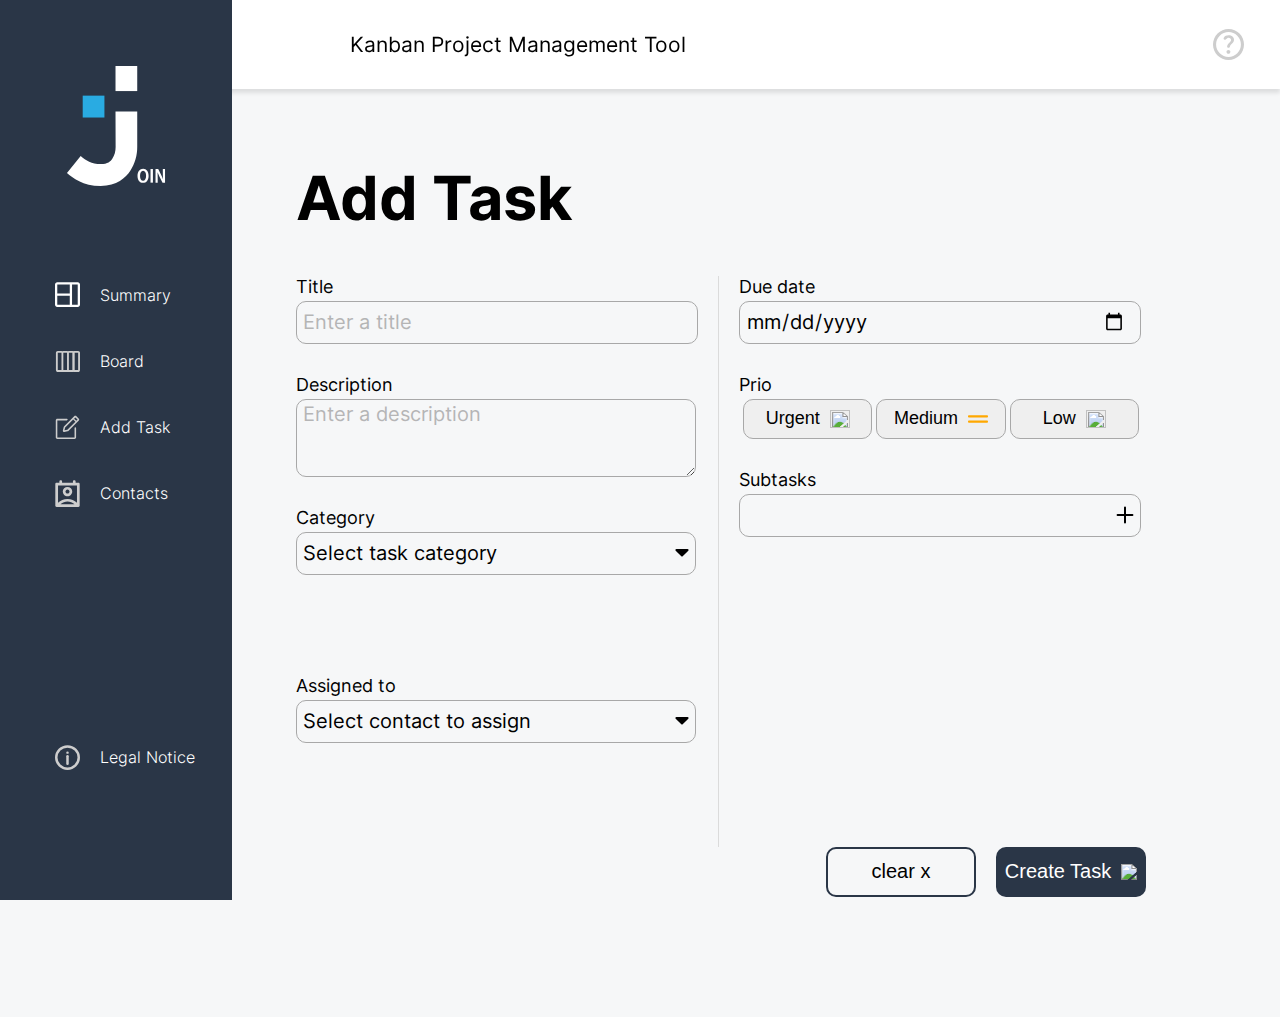
==== add-task.html @ decbb7d3 "added funtions to add_task section" ====
<!DOCTYPE html>
<html lang="en">

    <head>
        <meta charset="UTF-8">
        <meta http-equiv="X-UA-Compatible" content="IE=edge">
        <meta name="viewport" content="width=device-width, initial-scale=1.0">
        <title>Document</title>
        <!-- CSS -->
        <link rel="stylesheet" href="src/css/fonts.css">
        <link rel="stylesheet" href="src/css/header.css">
        <link rel="stylesheet" href="src/css/sidebar.css">
        <link rel="stylesheet" href="src/css/board.css">
        <link rel="stylesheet" href="src/css/add-task.css">
        <link rel="stylesheet" href="src/css/mobile-menu.css">
        <link rel="stylesheet" href="src/css/main.css">
        <!-- Scripts -->
        <script defer src="src/scripts/includeHTML.js"></script>
        <script defer src="src/scripts/storage.js"></script>
        <script defer src="src/scripts/dataBase.js"></script>
        <script defer src="src/scripts/add-task.js"></script>
    </head>

    <body onload="includeHTML()">
        <div w3-include-html="src/templates/header.html"></div>
        <div w3-include-html="src/templates/sidebar.html"></div>



        <div class="container">
            <h1 class="task-headline">Add Task</h1>
            <div class="task-container">
                <div class="task-left">
                    <!-- tittle input -->
                    <div class="input-container">
                        <label>Title</label>
                        <div class="input-field">
                            <input id="title" type="text" placeholder="Enter a title">
                        </div>
                        <p class="required" id="required0"></p>
                    </div>
                    <!-- description input -->
                    <div class="input-container">
                        <label>Description</label>
                        <textarea class="textarea-field" id="description" rows="3"
                            placeholder="Enter a description"></textarea>
                        <p class=" required" id="required1"></p>
                    </div>
                    <!-- category input -->
                    <div class="input-container">
                        <label for="select-task-category">Category</label>
                        <div class="toggle-menu">
                            <div class="select-task-category" id="select-task-category">
                                <div id="selected-category">Select task category</div>
                                <img src="/src/img/img_add_task/triangle.svg">

                            </div>

                            <ul class="category-list">

                                <!-- categores to be loaded from server -->
                            </ul>

                            <div class="new-category">
                                <input type="text" autofocus placeholder="new category" class="new-catgory__input">
                                <div class="new-category__actions">
                                    <button class="new-category__button new-category__button--close"></button>
                                    <hr class="vertical" />
                                    <button class="new-category__button new-category__button--check"></button>
                                </div>
                            </div>
                        </div>


                        <div id="color-container" class="color-container">
                            <div class="color__input">
                                <input type="radio" id="color--sky-blue" name="category-color" value="sky-blue" />
                                <label class="color color--sky-blue" for="color--sky-blue"></label>
                            </div>
                            <div class="color__input">
                                <input type="radio" id="color--red" name="category-color" value="red">
                                <label for="color--red" class="color color--red"></label>
                            </div>
                            <div class="color__input">
                                <input type="radio" id="color--green" name="category-color" value="green">
                                <label for="color--green" class="color color--green"></label>
                            </div>
                            <div class="color__input">
                                <input type="radio" id="color--orange" name="category-color" value="orange">
                                <label for="color--orange" class="color color--orange"></label>
                            </div>
                            <div class="color__input">
                                <input type="radio" id="color--purple" name="category-color" value="purple">
                                <label for="color--purple" class="color color--purple"></label>
                            </div>
                            <div class="color__input">
                                <input type="radio" id="color--blue" name="category-color" value="blue">
                                <label for="color--blue" class="color color--blue"></label>
                            </div>
                        </div>
                        <p class="required" id="required2"></p>
                    </div>
                    <!-- contact input -->
                    <div class="input-container">
                        <label>Assigned to</label>
                        <div class="toggle-menu" id="assigned-to-dropdown">
                            <div class="assigned-to">
                                <span>Select contact to assign</span>
                                <img src="/src/img/img_add_task/triangle.svg">

                            </div>

                            <ul class="assigned-to__list">
                                <li class="assigned-to__list-action">
                                    <div class="assigned-to__in-list">
                                        <span>Select contact to assign</span>
                                        <img src="/src/img/img_add_task/triangle.svg">

                                    </div>
                                </li>

                            </ul>



                        </div>
                        <div class="color-container-contact" id="inicial-circles"></div>
                        <p class="required" id="required3"></p>
                    </div>
                </div>
                <div class="task-right">
                    <!-- Date input -->
                    <div class="input-container">
                        <label>Due date</label>
                        <div class="input-field due-date">
                            <input id="due-date" type="date" placeholder="dd/mm/yyyy">
                        </div>
                        <p class="required" id="required4"></p>
                    </div>
                    <!-- Prio Buttons input -->
                    <div class="input-container">
                        <label>Prio</label>
                        <div class="prio-btn">
                            <button id="urgent-btn" onclick="addPrio(0)"><span>Urgent</span><img class="prio-img"
                                    id="urgent-image" src="/src/img/img_add_task/red-arrows-up.png"></button>
                            <button id="medium-btn" onclick="addPrio(1)"><span>Medium</span><img class="prio-img"
                                    id="medium-image" src="/src/img/img_add_task/orange-lines3.svg"></button>
                            <button id="low-btn" onclick="addPrio(2)"><span>Low</span><img class="prio-img"
                                    id="low-image" src="/src/img/img_add_task/green-arrows-down.png"></button>
                        </div>
                        <p class="required" id="required5"></p>
                    </div>
                    <!-- subtask input -->
                    <div class="input-container">
                        <label for="subtask">Subtasks</label>
                        <div class="input-field" id="subtask">
                            <input id="subtask-input" autofocus class="subtask__input" type="text"
                                placeholder="Add new subtask">
                            <img id="subtask-plus" class="subtask__plus" onclick="openSubtaskEditor()" src="
                                /src/img/img_add_task/plus_dark.svg">

                            <div class="subtask__actions">
                                <img id="subtask-close" class="subtask__close" onclick="closeSubtaskEditor()" src="
                                    /src/img/img_add_task/close.svg">

                                <img id="subtask-check" onclick="addSubtask()" src=" /src/img/img_add_task/check.svg"
                                    class="subtask__check">
                            </div>
                        </div>

                        <ul class="subtasks-list">

                        </ul>
                    </div>
                </div>
            </div>
            <!-- Clear and Create Buttons -->
            <div class="add-task-buttons">
                <button onclick="resetForm()" class="transparent-btn clear-btn"><span>clear
                        x</span></button>
                <button onclick="createTask()" type="submit" class="dark-btn create-btn">
                    <span>Create Task</span>
                    <img src="/src/img/img_add_task/hook.png">
                </button>
            </div>
        </div>


    </body>

</html>
---- src/css/fonts.css ----
/* inter-100 - latin */
@font-face {
    font-display: swap;
    /* Check https://developer.mozilla.org/en-US/docs/Web/CSS/@font-face/font-display for other options. */
    font-family: 'Inter';
    font-style: normal;
    font-weight: 100;
    src: url('../fonts/inter-v12-latin-100.eot');
    /* IE9 Compat Modes */
    src: url('../fonts/inter-v12-latin-100.eot?#iefix') format('embedded-opentype'),
         /* IE6-IE8 */
         url('../fonts/inter-v12-latin-100.woff2') format('woff2'),
         /* Super Modern Browsers */
         url('../fonts/inter-v12-latin-100.woff') format('woff'),
         /* Modern Browsers */
         url('../fonts/inter-v12-latin-100.ttf') format('truetype'),
         /* Safari, Android, iOS */
         url('../fonts/inter-v12-latin-100.svg#Inter') format('svg');
    /* Legacy iOS */
}

/* inter-200 - latin */
@font-face {
    font-display: swap;
    /* Check https://developer.mozilla.org/en-US/docs/Web/CSS/@font-face/font-display for other options. */
    font-family: 'Inter';
    font-style: normal;
    font-weight: 200;
    src: url('../fonts/inter-v12-latin-200.eot');
    /* IE9 Compat Modes */
    src: url('../fonts/inter-v12-latin-200.eot?#iefix') format('embedded-opentype'),
         /* IE6-IE8 */
         url('../fonts/inter-v12-latin-200.woff2') format('woff2'),
         /* Super Modern Browsers */
         url('../fonts/inter-v12-latin-200.woff') format('woff'),
         /* Modern Browsers */
         url('../fonts/inter-v12-latin-200.ttf') format('truetype'),
         /* Safari, Android, iOS */
         url('../fonts/inter-v12-latin-200.svg#Inter') format('svg');
    /* Legacy iOS */
}

/* inter-300 - latin */
@font-face {
    font-display: swap;
    /* Check https://developer.mozilla.org/en-US/docs/Web/CSS/@font-face/font-display for other options. */
    font-family: 'Inter';
    font-style: normal;
    font-weight: 300;
    src: url('../fonts/inter-v12-latin-300.eot');
    /* IE9 Compat Modes */
    src: url('../fonts/inter-v12-latin-300.eot?#iefix') format('embedded-opentype'),
         /* IE6-IE8 */
         url('../fonts/inter-v12-latin-300.woff2') format('woff2'),
         /* Super Modern Browsers */
         url('../fonts/inter-v12-latin-300.woff') format('woff'),
         /* Modern Browsers */
         url('../fonts/inter-v12-latin-300.ttf') format('truetype'),
         /* Safari, Android, iOS */
         url('../fonts/inter-v12-latin-300.svg#Inter') format('svg');
    /* Legacy iOS */
}

/* inter-regular - latin */
@font-face {
    font-display: swap;
    /* Check https://developer.mozilla.org/en-US/docs/Web/CSS/@font-face/font-display for other options. */
    font-family: 'Inter';
    font-style: normal;
    font-weight: 400;
    src: url('../fonts/inter-v12-latin-regular.eot');
    /* IE9 Compat Modes */
    src: url('../fonts/inter-v12-latin-regular.eot?#iefix') format('embedded-opentype'),
         /* IE6-IE8 */
         url('../fonts/inter-v12-latin-regular.woff2') format('woff2'),
         /* Super Modern Browsers */
         url('../fonts/inter-v12-latin-regular.woff') format('woff'),
         /* Modern Browsers */
         url('../fonts/inter-v12-latin-regular.ttf') format('truetype'),
         /* Safari, Android, iOS */
         url('../fonts/inter-v12-latin-regular.svg#Inter') format('svg');
    /* Legacy iOS */
}

/* inter-500 - latin */
@font-face {
    font-display: swap;
    /* Check https://developer.mozilla.org/en-US/docs/Web/CSS/@font-face/font-display for other options. */
    font-family: 'Inter';
    font-style: normal;
    font-weight: 500;
    src: url('../fonts/inter-v12-latin-500.eot');
    /* IE9 Compat Modes */
    src: url('../fonts/inter-v12-latin-500.eot?#iefix') format('embedded-opentype'),
         /* IE6-IE8 */
         url('../fonts/inter-v12-latin-500.woff2') format('woff2'),
         /* Super Modern Browsers */
         url('../fonts/inter-v12-latin-500.woff') format('woff'),
         /* Modern Browsers */
         url('../fonts/inter-v12-latin-500.ttf') format('truetype'),
         /* Safari, Android, iOS */
         url('../fonts/inter-v12-latin-500.svg#Inter') format('svg');
    /* Legacy iOS */
}

/* inter-600 - latin */
@font-face {
    font-display: swap;
    /* Check https://developer.mozilla.org/en-US/docs/Web/CSS/@font-face/font-display for other options. */
    font-family: 'Inter';
    font-style: normal;
    font-weight: 600;
    src: url('../fonts/inter-v12-latin-600.eot');
    /* IE9 Compat Modes */
    src: url('../fonts/inter-v12-latin-600.eot?#iefix') format('embedded-opentype'),
         /* IE6-IE8 */
         url('../fonts/inter-v12-latin-600.woff2') format('woff2'),
         /* Super Modern Browsers */
         url('../fonts/inter-v12-latin-600.woff') format('woff'),
         /* Modern Browsers */
         url('../fonts/inter-v12-latin-600.ttf') format('truetype'),
         /* Safari, Android, iOS */
         url('../fonts/inter-v12-latin-600.svg#Inter') format('svg');
    /* Legacy iOS */
}

/* inter-700 - latin */
@font-face {
    font-display: swap;
    /* Check https://developer.mozilla.org/en-US/docs/Web/CSS/@font-face/font-display for other options. */
    font-family: 'Inter';
    font-style: normal;
    font-weight: 700;
    src: url('../fonts/inter-v12-latin-700.eot');
    /* IE9 Compat Modes */
    src: url('../fonts/inter-v12-latin-700.eot?#iefix') format('embedded-opentype'),
         /* IE6-IE8 */
         url('../fonts/inter-v12-latin-700.woff2') format('woff2'),
         /* Super Modern Browsers */
         url('../fonts/inter-v12-latin-700.woff') format('woff'),
         /* Modern Browsers */
         url('../fonts/inter-v12-latin-700.ttf') format('truetype'),
         /* Safari, Android, iOS */
         url('../fonts/inter-v12-latin-700.svg#Inter') format('svg');
    /* Legacy iOS */
}
---- src/css/header.css ----
body {
    font-family: 'Inter';
    font-style: normal;
}

.header {
    position: fixed;
    display: flex;
    align-items: center;
    justify-content: space-between;
    top: 0px;
    width: 100%;
    height: 89px;
    background: rgb(255, 255, 255);
    box-shadow: 0px 4px 4px rgba(0, 0, 0, 0.1);
    font-size: 21px;
    z-index: 2;
}

.headline {
    padding-left: 350px;
}

.profile-section {
    display: flex;
    align-items: center;
    gap: 12px;
    height: 100%;
    padding-right: 36px;
}

.profile-section img {
    width: 31px;
    height: 31px;
    padding-left: 16px;
}

.question-mark {
    cursor: pointer;
}

.headline-logo {
    height: 39px;
    padding-left: 25px;
    display: none;
}

@media(max-width: 850px) {
    .headline {
        top: 105px;
        padding-left: 250px;
        font-size: 16px;
        text-align: center;
    }
}

@media(max-width: 600px) {
    
    .headline {
        top:105px;        
        font-size: 14px;
        padding-left:100px;
    }

    .headline-logo{
        display: block;
    }
}
---- src/css/sidebar.css ----
body {
    font-family: 'Inter' ;
    
    margin: 0;
}

.sidebar {
    position: fixed;
    top: 0px;
    width: 232px;
    height: 100%;
    background: rgb(42, 54, 71);
    z-index: 2;
    display: flex;
    flex-direction: column;
    align-items: center;
}

.join-logo-menu {
    width: 100.3px;
    height: 121.97px;
    margin-top: 66px;
    margin-bottom: 66px;
    cursor: pointer;
}

.menu {
    width: 100%;
}

.menu-icon-text {
    font-family: 'Inter' !important;
    font-weight: 300;
    font-size: 16px;
    color: white;
    height: 46px;
    width: 100%;
    margin-top: 20px;
    display: flex;
    justify-content: space-between;
    align-items: center;

    cursor: pointer;
}

.menu-icon-text:hover {
    background-color: rgb(9, 25, 49);
}


.icon {
    width: 37px;
    height: 100%;
    display: flex;
    justify-content: center;
    align-items: center;
    margin-left: 55px;
    margin-right: 20px;
}

.icon img {
    width: 25px;
}

.text {
    display: flex;
    justify-content: start;
    width: 100%;
}

.legal-notice {
    width: 100%;
    height: 100%;
    display: flex;
    align-items: end;
    justify-content: center;
    padding-bottom: 120px;
}

a {
    text-decoration: none;
    color: white;
}

@media(max-width: 600px) {

    .sidebar {
        display: none;
    }

    .legal-notice-icon-header {
        visibility: visible;
    }

    .join-headline {
        z-index: 999;
    }

    .headline-logo {
        display: block;
    }

    .profile-section {
        width: auto;
        padding-right: 20px;
    }

    .join-title {
        top: 105px;
        padding-left: 0px;
        font-size: 14px;
    }

}

@media(max-width: 420px) {
    .join-title {
        display: none;
    }
}
---- src/css/board.css ----
/* === GLOBAL === */

html {
    font-size: 16px;
}

body {
    margin: 0;
    background-color: #F6F7F8;
}

/* === GENERAL === */

.taskContainer::-webkit-scrollbar {
    width: 4px;
    margin-left: 5px;
}

.taskContainer::-webkit-scrollbar-track {
    background: #f1f1f1;
}

.taskContainer::-webkit-scrollbar-thumb {
    background: #28ABE2;
    border-radius: 10px;
}

.dNone {
    display: none !important;
}

.subheadlineStyle {
    font-weight: 700;
    font-size: 1.1rem;
}

/* === BOARD-HEADER === */

#boardHeader {
    position: fixed;
    width: auto;
    height: 327px;
    left: 267px;
    right: 28px;
    top: 30px;
    display: flex;
    align-items: center;
}

#boardInnerContainer {
    display: flex;
    align-items: center;
    justify-content: space-between;
    height: 73px;
    width: 100%;
    padding: 0 35px 0 35px;
}

.boardHeadline {
    font-family: 'Inter';
    font-style: normal;
    font-weight: 700;
    font-size: 2.5rem;
    line-height: 120%;
    margin: 0;
}

#searchContainer {
    display: flex;
    flex-direction: row;
    align-items: center;
    padding: 0px;
    gap: 20px;
    height: 55px;
}

.searchField {
    background: #FFFFFF;
    border: 1px solid #A8A8A8;
    border-radius: 10px;
    height: 42px;
    display: flex;
    align-items: center;
    box-sizing: border-box;
}

.devider {
    background-color: #A8A8A8;
    width: 1px;
    height: 26px;
}

.searchFieldImage {
    height: 15px;
    padding: 0 12px 0 12px;
}

#inputSearch {
    padding: 12px 21px;
    border: none;
    border-radius: 10px;
}

#inputSearch:focus {
    outline: none;
}

#addTask {
    display: flex;
    flex-direction: row;
    justify-content: center;
    align-items: center;
    padding: 0px 13px;
    height: 42px;
    background: #2A3647;
    color: #FFFFFF;
    border-radius: 10px;
    cursor: pointer;
}

#addTask:hover {
    background-color: #28ABE2;
}

/* === BOARD-MAIN === */

#boardMainContainer {
    position: absolute;
    min-width: 1200px;
    height: calc(100vh - 278px);
    left: 267px;
    right: 0;
    padding: 0 63px 0 35px;
    top: 278px;
    display: flex;
    justify-content: space-between;
    overflow-x: hidden;
    gap: 90px;
}

.col {
    width: 250px;
    height: auto;
    display: flex;
    flex-direction: column;
    overflow-x: auto;
    overflow-y: hidden;
}

.boardControlElements {
    display: flex;
    align-items: center;
    justify-content: space-between;
    margin-bottom: 16px;
}

.boardControlElements>h2 {
    font-size: 1.2rem;
    color: #2A3647;
}

.boardControlElements img {
    cursor: pointer;
}

.addBtn:hover {
    filter: invert(65%) sepia(21%) saturate(6259%) hue-rotate(164deg) brightness(120%) contrast(100%);
}

/* TASK-CONTAINER  */

.taskContainer {
    overflow-x: hidden;
    overflow-y: auto;
    padding-right: 10px;
    padding-top: 2px;
}

/* TASK-FIELD */

.task {
    display: flex;
    flex-direction: column;
    justify-content: center;
    align-items: flex-start;
    padding: 18px 19px;
    gap: 10px;
    background: #FFFFFF;
    box-shadow: 0px 0px 14px 3px rgba(0, 0, 0, 0.04);
    border-radius: 30px;
    margin-bottom: 16px;
    cursor: pointer;
}

.task:hover {
    transform: scale(1.02);
}

.category {
    background: #FF7A00;
    color: #ffffff;
    border-radius: 10px;
    padding: 4px 25px;
}

.title {
    font-size: 1rem;
    color: #2A3647;
    margin: 0;
}

.description {
    color: #A8A8A8;
}

.subtaskBar {
    display: flex;
    align-items: center;
    width: 100%;
    justify-content: space-between;
}

.progressBar {
    height: 8px;
    width: 138px;
    background-color: #A8A8A8;
    border-radius: 5px;
}

.progress {
    height: 8px;
    width: 50px;
    background-color: #28ABE2;
    border-radius: 5px;
}

.progressInNumbers {
    font-size: .8rem;
}

/* === TASK-WINDOW === */

#taskInfoContainer {
    position: fixed;
    top: 0;
    bottom: 0;
    right: 0;
    left: 0;
    height: 100vh;
    width: 100vw;
    background-color: rgba(0, 0, 0, 0.5);
    z-index: 10;
    display: flex;
    align-items: center;
    justify-content: center;
}

.taskEditContainer {
    display: flex;
    flex-direction: column;
    align-items: flex-start;
    padding: 50px;
    gap: 25px;
    position: relative;
    width: 385px;
    height: 550px;
    background: #FFFFFF;
    border-radius: 30px;
}

.closeBtn {
    position: absolute;
    top: 20px;
    right: 20px;
    cursor: pointer;
}

.closeBtn:hover {
    transform: scale(1.2);
}

.titleEditWindow {
    font-size: 2.5rem;
}

.dateContainer {
    display: flex;
    align-items: center;
    gap: 40px;
}

.priorityContainer {
    display: flex;
    align-items: center;
    gap: 40px;
}

.editDeleteContainer {
    position: absolute;
    right: 35px;
    bottom: 35px;
    display: flex;
    border-radius: 10px;
    width: fit-content;
    cursor: pointer;
}

.right {
    padding: 4px 10px 4px 10px;
    background-color: #2A3647;
    border-top-right-radius: 8px;
    border-bottom-right-radius: 8px;
    display: flex;
    align-items: center;
    justify-content: center;
}

.right:hover {
    background-color: #28ABE2;
}

.right > img {
    height: 23px;
}

.left {
    background-image: url(../img/img_board/delete.svg);
    background-size: 23px 23px;
    background-repeat: no-repeat;
    background-position: center;
    padding: 4px 26px 4px 10px;
    border: 2px solid #2A3647;
    border-top-left-radius: 8px;
    border-bottom-left-radius: 8px;
}

.left:hover {
    filter: invert(65%) sepia(21%) saturate(6259%) hue-rotate(164deg) brightness(120%) contrast(100%);
}


/* === MEDIA-QUERIES === */

@media (max-width: 868px) {

    #boardMainContainer {
        flex-direction: column;
        min-width: 0;
        gap: 0;
        top: 300px;
        height: calc(100vh - 320px);
        padding: 0 28px 0 0;
    }

    #boardInnerContainer {
        flex-direction: column;
        gap: 20px;
    }

    #boardHeader {
        height: 245px;
        top: 57px;
    }

    .col {
        width: 100%;
        min-height: 320px;
    }

    .taskContainer {
        display: flex;
        overflow-x: auto;
        overflow-y: hidden;
    }

    .taskContainer::-webkit-scrollbar:horizontal {
        height: 4px;
    }

    .task {
        min-width: 250px;
        height: max-content;
        margin-right: 32px;
    }
}

@media (max-width: 725px) {

    #searchContainer {
        flex-direction: column;
    }

    #addTask {
        min-height: 42px;
    }

    #boardHeader {
        height: 200px;
    }
}
---- src/css/add-task.css ----
h1 {
	font-size: 61px;
}

.join-menu {
	width: 0;
	visibility: hidden;
}

.container {
	display: flex;
	flex-direction: column;
	align-items: center;
	margin-top: 120px;
	margin-bottom: 120px;
}

.input-container {
	display: flex;
	flex-direction: column;
	gap: 4px;
	margin-bottom: 6px;
}

/* inputfield */

label {
	font-size: 18px;
}

.input-field {
	display: flex;
	align-items: center;
	justify-content: space-between;
	width: 320px;
	height: 41px;
	border: 1px solid #a8a8a8;
	border-radius: 10px;
	cursor: pointer;
}

.input-field input {
	width: 220px;
	padding-left: 6px;
	font-size: 20px;
	border: 0;
	background-color: transparent;
	font-family: 'Inter';
	cursor: pointer;
}

/* textarea */

.textarea-field {
	padding-left: 6px;
	resize: vertical;
	width: 310px;
	border: 1px solid #a8a8a8;
	border-radius: 10px;
	font-size: 20px;
	background-color: transparent;
	font-family: 'Inter';
}

input:focus,
textarea:focus {
	outline: none;
}

/* toggle Menu Category */

.toggle-menu {
	position: relative;
	display: inline-block;
	display: flex;
	flex-direction: column;
	width: 320px;
	height: max-content;
	border: none;
	font-size: 20px;
	font-family: 'Inter';
	cursor: pointer;
	margin-bottom: 70px;
}

.category-list {
	list-style: none;
	display: none;
	margin: 0;
	padding: 0;

	position: absolute;
	top: 40px;
	width: 97%;

	height: 100px;
	overflow-y: scroll;
	/* background-color: #979797; */
	padding: 0 6px;
	border-radius: 10px;
	border: 1px solid #a8a8a8;
}
.category-list::-webkit-scrollbar {
	display: none;
}
.color-dot {
	width: 15px;
	height: 15px;
	border-radius: 50%;
}

.selected-category-heading {
	display: flex;
	align-items: center;
	gap: 16px;
}

.new-category,
.assigned-to,
.select-task-category {
	border: 1px solid #a8a8a8;
	border-radius: 10px;
	height: 41px;
	padding: 0px 6px;
	display: flex;
	align-items: center;
	justify-content: space-between;
}

.selection {
	position: absolute;
	top: 41px;
	width: 99%;
	background-color: #f0f0f0ff;
	border-radius: 10px;
	padding-left: 6px;
	padding-bottom: 6px;
	z-index: 1;
}

.category-input {
	padding-right: 6px;
	padding-bottom: 6px;
	display: flex;
	justify-content: space-between;
	gap: 6px;
}

.category-task {
	padding-right: 6px;
	padding-bottom: 6px;
	display: flex;
	justify-content: space-between;
	gap: 6px;
}

.category-name {
	width: 280px;
	display: flex;
	align-items: center;
	gap: 6px;
}

/* toggle Menu Contact */
.contact {
	padding: 6px 0px;
	padding-right: 6px;
	display: flex;
	align-items: center;
	justify-content: space-between;
}

.category-task:hover,
.contact:hover {
	background-color: rgb(209, 209, 209);
}

/* NEW CATEGORY STYLE */
.new-category {
	display: none;
}

.new-catgory__input {
	border: none;
	background-color: transparent;
	width: 100%;
}

.new-category__actions {
	display: flex;
	align-items: center;
	gap: 10px;
}
.new-category__button {
	border: none;
	background-color: transparent;
	cursor: pointer;
	height: 20px;
	width: 20px;
	display: inline-block;
}

.vertical {
	border-left: 2px solid black;
	/* height: 100%; */
	height: 20px;
	margin: 0 10px;
}

.new-category__button--close {
	background: url('../img/img_add_task/close.svg');

	background-repeat: no-repeat;
	background-size: cover;
}

.new-category__button--check {
	background: url('../img/img_add_task/check.svg');
	background-repeat: no-repeat;
	background-size: cover;
}

.color-container {
	display: flex;
	align-items: center;
	justify-content: space-between;
	display: none;
}
.color-container input[type='radio'] {
	display: none;
}
.color-container input[type='radio']:checked ~ label {
	box-shadow: 0px 10px 10px rgba(0, 0, 0, 0.4);
	transform: translateY(2px);
}
.color__input {
	display: flex;
}
.color {
	width: 15px;
	height: 15px;
	background-color: transparent;
	border: none;
	transition: all 0.4s;
	cursor: pointer;
	border-radius: 50%;
}
.color-container {
	display: none;
}

.color:active {
	transform: translateY(5px);
}
.color--sky-blue {
	background-color: #3f51b5;
}
.color--red {
	background-color: #f44336;
}
.color--green {
	background-color: #4caf50;
}
.color--orange {
	background-color: #ff9800;
}
.color--purple {
	background-color: #9c27b0;
}
.color--blue {
	background-color: #2196f3;
}

/* ASSIGNEMTN TO LIST STYLE */

.assigned-to__list {
	list-style: none;
	margin: 0;
	padding: 0;
	background-color: #fff;
	border: 1px solid #a8a8a8;
	border-radius: 10px;
	height: 200px;
	padding: 0px 6px;
	display: flex;
	align-items: center;
	flex-direction: column;
	justify-content: space-between;
	overflow-y: auto;
	overflow-x: hidden;
	display: none;
}
.assigned-to__list::-webkit-scrollbar {
	display: none;
}
.assigned-to__list li {
	width: 100%;
	display: flex;
	justify-content: space-between;
	align-items: center;
}

.assigned-to__in-list {
	display: flex;
	align-items: center;
	justify-content: space-between;
	width: 100%;
}

.contact {
	display: flex;
	align-items: center;
	justify-content: space-between;
	width: 100%;
}
/* dueDate */
input[type='date']::-webkit-calendar-picker-indicator {
	/* background: url('../img/calender.svg'); */
	width: 20px;
	height: 20px;
	cursor: pointer;
}

.due-date input {
	width: 300px;
}

/* prio Button */
.prio-btn {
	display: flex;
	width: 320px;
	height: 40px;
}

.prio-btn button:hover {
	-webkit-box-shadow: 0px 10px 9px -3px #979797;
	box-shadow: 0px 5px 9px -3px #979797;
}

.prio-btn button {
	display: flex;
	align-items: center;
	justify-content: center;
	gap: 10px;
	font-size: 18px;
	border: 1px solid #a8a8a8;
	border-radius: 10px;
	margin-left: 4px;
	flex: 1;
	cursor: pointer;
}

.prio-img {
	width: 20px;
	height: 18px;
}

.urgent-aktiv {
	color: white;
	background-color: rgb(251, 62, 0);
}

.medium-aktiv {
	color: white;
	background-color: rgb(255, 168, 0);
}

.low-aktiv {
	color: white;
	background-color: rgb(122, 226, 42);
}

/* subtasks */

.subtask-input,
.add-input {
	padding-right: 6px;
	display: flex;
	align-items: center;
	gap: 6px;
}

.subtask {
	margin: 6px;
	display: flex;
	justify-content: space-between;
}

#subtask-plus {
	margin-right: 6px;
	cursor: pointer;
	margin-left: auto;
}

.subtask__input {
	display: none;
}

.subtask__actions {
	display: flex;
	align-items: center;
	gap: 10px;
	display: none;
}
.subtask__actions img {
	cursor: pointer;
}
.subtask__close {
	display: block;
	border-right: 1px solid black;
	padding-right: 10px;
}

.subtasks-list {
	list-style: none;
	margin: 0;
	padding: 0;
	margin-top: 15px;
	display: none;
}

.subtask {
	display: flex;
	align-items: center;
	justify-content: space-between;
}
.subtask__title-box {
	display: flex;
	align-items: center;
	gap: 20px;
}
.subtask__square {
	display: block;
	width: 20px;
	height: 20px;
	border: 1px solid black;
	border-radius: 5px;
}
.subtask__remove {
	cursor: pointer;
	display: block;
	transition: all 0.4s;
	font-weight: bold;
}
.subtask__remove:active {
	transform: translateY(4px);
}

.x {
	border-right: 1px solid rgb(219, 219, 219);
	padding: 6px;
}

/* Clear and Add_Task Button */
.clear-btn {
	width: 100px;
	font-size: 20px;
}

.create-btn {
	display: flex;
	justify-content: center;
	align-items: center;
	gap: 10px;
	font-size: 20px;
}

.add-task-buttons {
	width: 322;
	display: flex;
	gap: 20px;
}

/* Color Circles Category */
.color-circle {
	height: 15px;
	width: 15px;
	border-radius: 50%;
	cursor: pointer;
}

/* Color Circles Contact */

.color-circle-contact {
	display: flex;
	align-items: center;
	justify-content: center;
	color: white;
	height: 35px;
	width: 35px;
	border-radius: 50%;
	cursor: pointer;
}

.color-container-contact {
	display: flex;
	gap: 12px;
}

::placeholder {
	opacity: 0.5;
}

.required {
	margin-top: 4px;
	margin-bottom: px;
	color: rgb(251, 129, 144);
}

@media (min-width: 600px) {
	.join-menu {
		visibility: visible;
		position: fixed;
		top: 0px;
		width: 232px;
		height: 100%;
		background: darkgrey;
	}

	.container {
		margin-left: calc(232px + 2%);
	}
}

@media (min-width: 1200px) {
	.add-task-buttons {
		width: 850px;
		display: flex;
		justify-content: flex-end;
		gap: 20px;
	}

	.toggle-menu,
	.input-field {
		width: 400px;
	}

	.input-field span,
	.input-field input {
		width: 380px;
	}

	.textarea-field {
		width: 390px;
	}

	.textarea-field textarea {
		width: 390px;
	}

	.prio-btn {
		width: 400px;
	}

	.join-menu {
		visibility: visible;
		position: fixed;
		top: 0px;
		width: 232px;
		height: 100%;
		background: darkgrey;
	}

	.container {
		display: flex;
		align-items: flex-start;
		margin-left: calc(232px + 5%);
	}

	.task-container {
		display: flex;
	}

	.task-left {
		display: flex;
		flex-direction: column;
		border-right: 1px solid rgb(219, 219, 219);
		padding-right: 20px;
	}

	.task-right {
		display: flex;
		flex-direction: column;
		padding-left: 20px;
	}
}

.dark-btn {
	border: 0;
	background-color: rgb(42, 54, 71);
	color: white;
	width: 150px;
	height: 50px;
	border-radius: 10px;
	transition: 100ms ease-in-out;
	cursor: pointer;
}

.dark-btn:hover {
	background-color: rgb(68, 182, 230);
	-webkit-box-shadow: 0px 10px 9px -3px #979797;
	box-shadow: 0px 5px 9px -3px #979797;
}

.dark-btn:active {
	background-color: #091931;
}

.transparent-btn {
	background-color: rgba(255, 255, 255, 0);
	border: 2px solid rgb(42, 54, 71);
	width: 150px;
	height: 50px;
	border-radius: 10px;
	transition: 100ms ease-in-out;
	cursor: pointer;
}

.transparent-btn:hover {
	border: 2px solid rgb(41, 171, 226);
	color: rgb(41, 171, 226);
	-webkit-box-shadow: 0px 10px 9px -3px #979797;
	box-shadow: 0px 5px 9px -3px #979797;
}
---- src/css/mobile-menu.css ----
.mobile-menu {
    width: calc(100% - 4px);
    padding-left: 2px;
    padding-right: 2px;
    height: max-content;
    padding-bottom: 0px;
    background-color: #2A3647;
    position: fixed;
    bottom: 0;
    display: none;
    justify-content: space-between;
    align-items: flex-end;
    z-index: 994;

}

.mobile-menu a {
    width: 80px;
    height: 80px;
    padding-bottom: 15px;
    text-decoration: none;
    color: white;
    display: flex;
    align-items: center;
    flex-direction: column;
    justify-content: flex-end;
    filter: brightness(0.8);
}

.mobile-menu img {
    width: 22px;
    height: 22px;

}

.mobile-menu-selected {
    filter: brightness(1) !important;
    background-color: #091931;
}

.mobile-menu span {
    margin-top: 14px;
    font-family: 'Inter';
    font-size: 16px;
    font-weight: 400;
}


.buttonSection {
    display: flex;
    flex-direction: column;
    justify-content: center;
    align-items: center;
    padding: 10px;
    width: 20vw;
    height: 60px;
    gap: 10px;
    color: #CDCDCD;
}

.buttonSectionBackground {
    background-color: #091931;
}

.buttonSection p {
    margin: 0;
}

@media(max-width: 600px) {

    .mobile-menu {
        display: flex;
    }

}
---- src/css/main.css ----
.hide {
	opacity: 0;
	visibility: hidden;
}

.d-none {
	display: none;
}
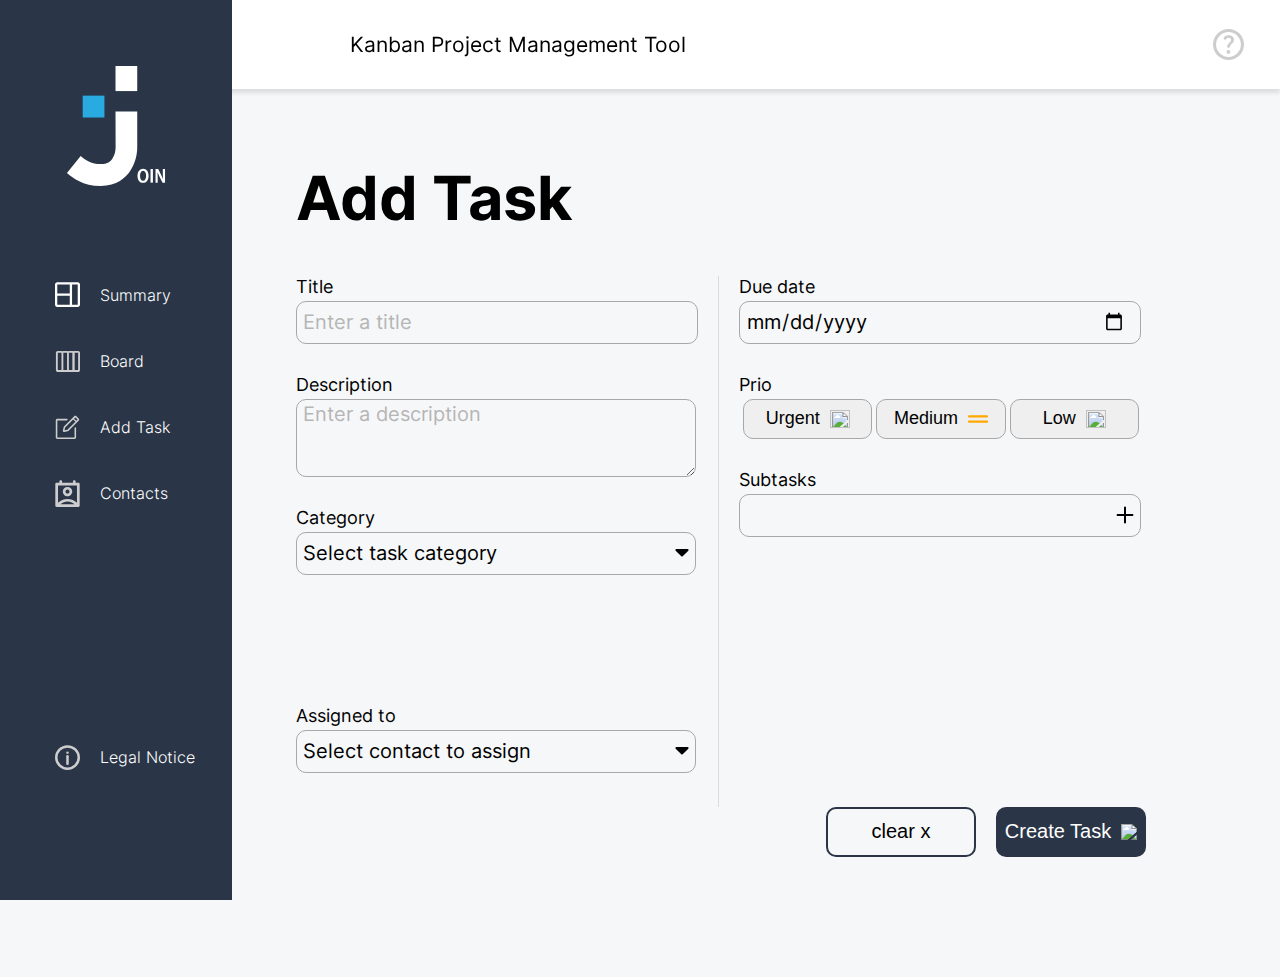
==== commit 82dd994e: "Edited createTask function" ====
--- a/add-task.html
+++ b/add-task.html
@@ -64,17 +64,17 @@
                             <div class="new-category">
                                 <input type="text" autofocus placeholder="new category" class="new-catgory__input">
                                 <div class="new-category__actions">
-                                    <button class="new-category__button new-category__button--close"></button>
+                                    <button class="new-category__button new-category__button--close"
+                                        onclick="cancelNewCategory()"></button>
                                     <hr class="vertical" />
                                     <button class="new-category__button new-category__button--check"></button>
                                 </div>
                             </div>
                         </div>
 
-
                         <div id="color-container" class="color-container">
                             <div class="color__input">
-                                <input type="radio" id="color--sky-blue" name="category-color" value="sky-blue" />
+                                <input type="radio" id="color--sky-blue" name="category-color" value="#3F51B5" />
                                 <label class="color color--sky-blue" for="color--sky-blue"></label>
                             </div>
                             <div class="color__input">
@@ -101,7 +101,7 @@
                         <p class="required" id="required2"></p>
                     </div>
                     <!-- contact input -->
-                    <div class="input-container">
+                    <div class="input-container mt-lg">
                         <label>Assigned to</label>
                         <div class="toggle-menu" id="assigned-to-dropdown">
                             <div class="assigned-to">
@@ -115,14 +115,9 @@
                                     <div class="assigned-to__in-list">
                                         <span>Select contact to assign</span>
                                         <img src="/src/img/img_add_task/triangle.svg">
-
                                     </div>
                                 </li>
-
                             </ul>
-
-
-
                         </div>
                         <div class="color-container-contact" id="inicial-circles"></div>
                         <p class="required" id="required3"></p>
--- a/src/css/add-task.css
+++ b/src/css/add-task.css
@@ -80,7 +80,6 @@
 	font-size: 20px;
 	font-family: 'Inter';
 	cursor: pointer;
-	margin-bottom: 70px;
 }
 
 .category-list {
@@ -211,20 +210,19 @@
 	background: url('../img/img_add_task/close.svg');
 
 	background-repeat: no-repeat;
-	background-size: cover;
 }
 
 .new-category__button--check {
 	background: url('../img/img_add_task/check.svg');
 	background-repeat: no-repeat;
-	background-size: cover;
 }
 
 .color-container {
 	display: flex;
 	align-items: center;
-	justify-content: space-between;
-	display: none;
+	display: none;
+	gap: 8px;
+	margin-left: 15px;
 }
 .color-container input[type='radio'] {
 	display: none;
@@ -280,12 +278,12 @@
 	background-color: #fff;
 	border: 1px solid #a8a8a8;
 	border-radius: 10px;
-	height: 200px;
+	height: auto;
 	padding: 0px 6px;
 	display: flex;
 	align-items: center;
 	flex-direction: column;
-	justify-content: space-between;
+	gap: 5px;
 	overflow-y: auto;
 	overflow-x: hidden;
 	display: none;
@@ -404,6 +402,7 @@
 }
 .subtask__actions img {
 	cursor: pointer;
+	margin-right: 5px;
 }
 .subtask__close {
 	display: block;
@@ -622,3 +621,7 @@
 	-webkit-box-shadow: 0px 10px 9px -3px #979797;
 	box-shadow: 0px 5px 9px -3px #979797;
 }
+
+.mt-lg {
+	margin-top: 100px;
+}
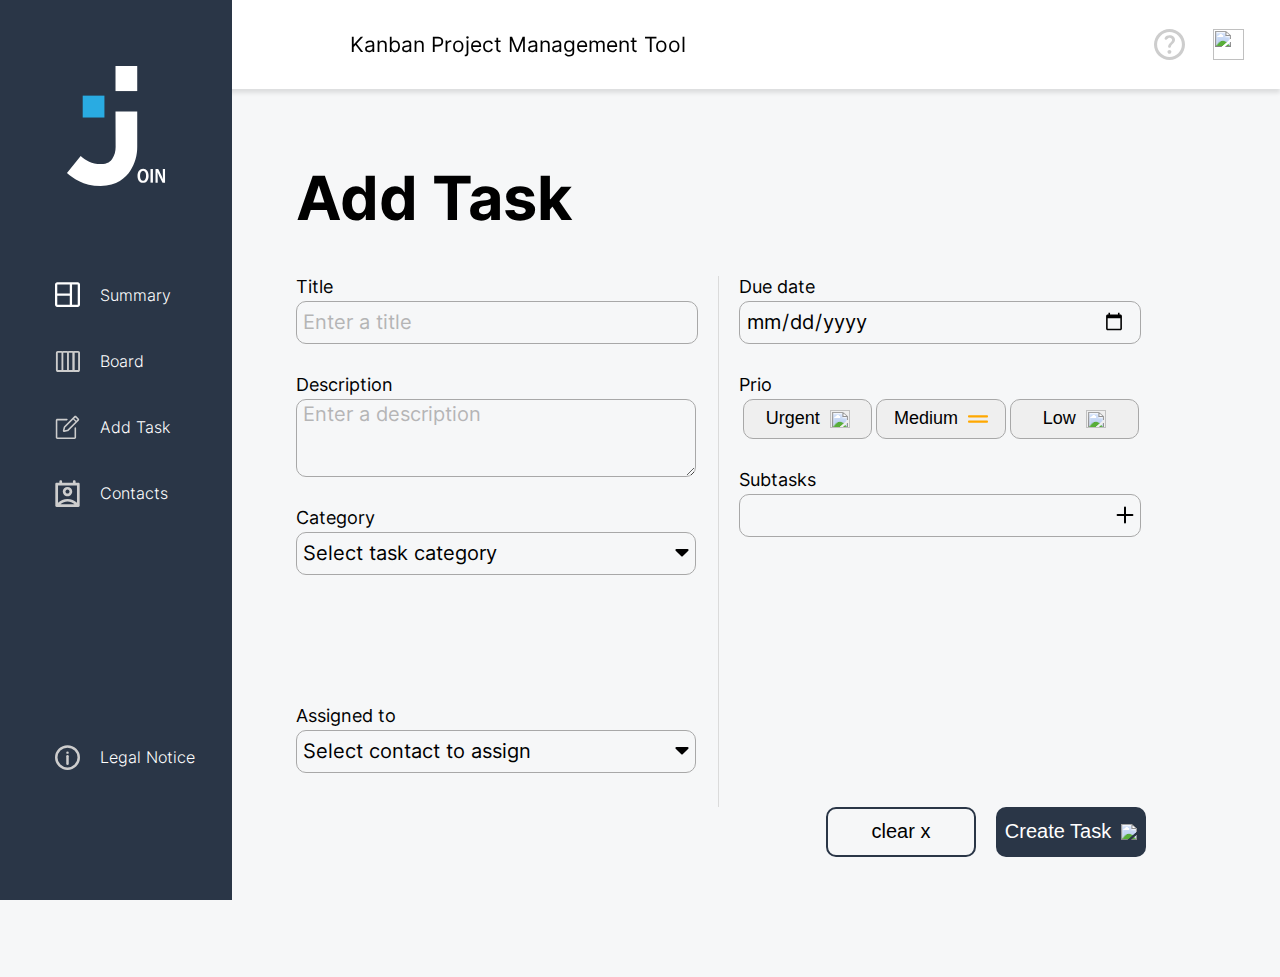
==== commit 1f085ff9: "added the loadUser() function to add-task page" ====
--- a/add-task.html
+++ b/add-task.html
@@ -21,7 +21,7 @@
         <script defer src="src/scripts/add-task.js"></script>
     </head>
 
-    <body onload="includeHTML()">
+    <body onload="includeHTML(); init();">
         <div w3-include-html="src/templates/header.html"></div>
         <div w3-include-html="src/templates/sidebar.html"></div>
 
--- a/src/css/header.css
+++ b/src/css/header.css
@@ -39,6 +39,25 @@
     cursor: pointer;
 }
 
+.guestLogin{
+    cursor: pointer;
+}
+
+
+
+.logout{
+    position: absolute;
+    top: 60px;
+    right: 40px;
+    z-index: 9999;
+    cursor: pointer;
+}
+
+.dNone{
+    display: none;
+}
+
+
 .headline-logo {
     height: 39px;
     padding-left: 25px;
--- a/src/css/board.css
+++ b/src/css/board.css
@@ -210,7 +210,7 @@
 }
 
 .description {
-    color: #A8A8A8;
+    color: #000000;
 }
 
 .subtaskBar {
@@ -229,13 +229,31 @@
 
 .progress {
     height: 8px;
-    width: 50px;
     background-color: #28ABE2;
     border-radius: 5px;
 }
 
 .progressInNumbers {
     font-size: .8rem;
+}
+
+.statusContainer {
+    display: flex;
+    justify-content: space-between;
+    width: 100%;
+}
+
+.assignedToContainer {
+    display: flex;
+    padding-left: 6px;
+}
+
+.assignedPersonInitials {
+    margin-left: -6px;
+}
+
+.prioImage {
+    object-fit: contain;
 }
 
 /* === TASK-WINDOW === */
@@ -263,7 +281,7 @@
     gap: 25px;
     position: relative;
     width: 385px;
-    height: 550px;
+    min-height: 550px;
     background: #FFFFFF;
     border-radius: 30px;
 }
@@ -319,7 +337,7 @@
     background-color: #28ABE2;
 }
 
-.right > img {
+.right>img {
     height: 23px;
 }
 
@@ -338,6 +356,52 @@
     filter: invert(65%) sepia(21%) saturate(6259%) hue-rotate(164deg) brightness(120%) contrast(100%);
 }
 
+.assignedToMainContainer {
+    gap: 10px;
+    display: flex;
+    flex-direction: column;
+}
+
+#assignedToContainer {
+    display: flex;
+    flex-direction: column;
+    gap: 10px;
+}
+
+.assignedPerson {
+    display: flex;
+    align-items: center;
+    gap: 30px;
+}
+
+.initials {
+    width: 30px;
+    height: 30px;
+    border-radius: 100%;
+    display: flex;
+    justify-content: center;
+    align-items: center;
+    color: #ffffff;
+    font-size: 0.7rem;
+}
+
+.priorityValue {
+    color: #ffffff;
+    display: flex;
+    align-items: center;
+    gap: 10px;
+    padding: 4px 18px;
+    border-radius: 10px;
+    min-height: 20px;
+}
+
+.priorityValue > img {
+    filter: brightness(0) invert(1);
+    width: 20px;
+    height: 18px;
+    object-fit: contain;
+}
+
 
 /* === MEDIA-QUERIES === */
 
@@ -384,6 +448,26 @@
     }
 }
 
+@media (max-width: 750px) {
+
+    #boardMainContainer {
+        height: calc(100vh - 360px);
+        left: 28px;
+        padding: 0 28px 0 0;
+    }
+
+    #boardHeader {
+        position: absolute;
+        left: 50%;
+        transform: translateX(-50%);
+        right: auto;
+    }
+
+    #addTask {
+        width: 100px;
+    }
+}
+
 @media (max-width: 725px) {
 
     #searchContainer {
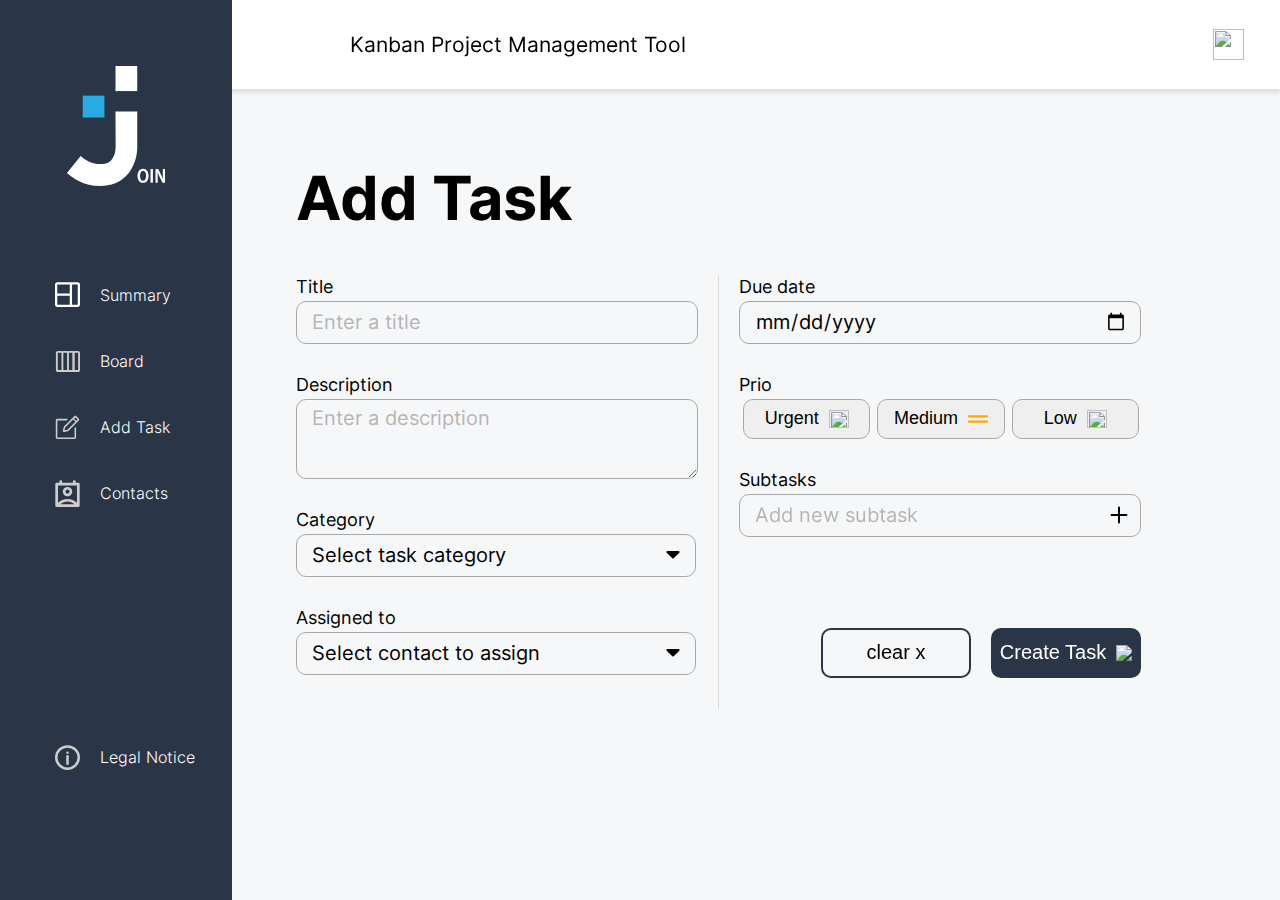
==== commit 68dd820b: "fixes for PF" ====
--- a/add-task.html
+++ b/add-task.html
@@ -1,186 +1,42 @@
 <!DOCTYPE html>
 <html lang="en">
 
-    <head>
-        <meta charset="UTF-8">
-        <meta http-equiv="X-UA-Compatible" content="IE=edge">
-        <meta name="viewport" content="width=device-width, initial-scale=1.0">
-        <title>Document</title>
-        <!-- CSS -->
-        <link rel="stylesheet" href="src/css/fonts.css">
-        <link rel="stylesheet" href="src/css/header.css">
-        <link rel="stylesheet" href="src/css/sidebar.css">
-        <link rel="stylesheet" href="src/css/board.css">
-        <link rel="stylesheet" href="src/css/add-task.css">
-        <link rel="stylesheet" href="src/css/mobile-menu.css">
-        <link rel="stylesheet" href="src/css/main.css">
-        <!-- Scripts -->
-        <script defer src="src/scripts/includeHTML.js"></script>
-        <script defer src="src/scripts/storage.js"></script>
-        <script defer src="src/scripts/dataBase.js"></script>
-        <script defer src="src/scripts/add-task.js"></script>
-    </head>
+<head>
+    <meta charset="UTF-8">
+    <meta http-equiv="X-UA-Compatible" content="IE=edge">
+    <meta name="viewport" content="width=device-width, initial-scale=1.0">
+    <title>Add Task</title>
 
-    <body onload="includeHTML(); init();">
-        <div w3-include-html="src/templates/header.html"></div>
-        <div w3-include-html="src/templates/sidebar.html"></div>
+    <!-- FAVICON -->
+    <link rel="apple-touch-icon" sizes="120x120" href="./src/favicon/apple-touch-icon.png">
+    <link rel="icon" type="image/png" sizes="32x32" href="./src/favicon/favicon-32x32.png">
+    <link rel="icon" type="image/png" sizes="16x16" href="./src/favicon/favicon-16x16.png">
+    <link rel="manifest" href="./src/favicon/site.webmanifest">
+    <link rel="mask-icon" href="./src/favicon/safari-pinned-tab.svg" color="#5bbad5">
+    <meta name="msapplication-TileColor" content="#da532c">
+    <meta name="theme-color" content="#ffffff">
+    <!-- CSS -->
+    <link rel="stylesheet" href="src/css/fonts.css">
+    <link rel="stylesheet" href="src/css/header.css">
+    <link rel="stylesheet" href="src/css/sidebar.css">
+    <link rel="stylesheet" href="src/css/board.css">
+    <link rel="stylesheet" href="src/css/add-task.css">
+    <link rel="stylesheet" href="src/css/mobile-menu.css">
+    <link rel="stylesheet" href="src/css/main.css">
+    <!-- Scripts -->
+    <script defer src="src/scripts/includeHTML.js"></script>
+    <script defer src="src/scripts/storage.js"></script>
+    <script defer src="src/scripts/dataBase.js"></script>
+    <script defer src="src/scripts/board.js"></script>
+    <script defer src="src/scripts/board_utilities.js"></script>
+    <script defer src="src/scripts/add-task_html_templates.js"></script>
+    <script defer src="src/scripts/add-task.js"></script>
+</head>
 
-
-
-        <div class="container">
-            <h1 class="task-headline">Add Task</h1>
-            <div class="task-container">
-                <div class="task-left">
-                    <!-- tittle input -->
-                    <div class="input-container">
-                        <label>Title</label>
-                        <div class="input-field">
-                            <input id="title" type="text" placeholder="Enter a title">
-                        </div>
-                        <p class="required" id="required0"></p>
-                    </div>
-                    <!-- description input -->
-                    <div class="input-container">
-                        <label>Description</label>
-                        <textarea class="textarea-field" id="description" rows="3"
-                            placeholder="Enter a description"></textarea>
-                        <p class=" required" id="required1"></p>
-                    </div>
-                    <!-- category input -->
-                    <div class="input-container">
-                        <label for="select-task-category">Category</label>
-                        <div class="toggle-menu">
-                            <div class="select-task-category" id="select-task-category">
-                                <div id="selected-category">Select task category</div>
-                                <img src="/src/img/img_add_task/triangle.svg">
-
-                            </div>
-
-                            <ul class="category-list">
-
-                                <!-- categores to be loaded from server -->
-                            </ul>
-
-                            <div class="new-category">
-                                <input type="text" autofocus placeholder="new category" class="new-catgory__input">
-                                <div class="new-category__actions">
-                                    <button class="new-category__button new-category__button--close"
-                                        onclick="cancelNewCategory()"></button>
-                                    <hr class="vertical" />
-                                    <button class="new-category__button new-category__button--check"></button>
-                                </div>
-                            </div>
-                        </div>
-
-                        <div id="color-container" class="color-container">
-                            <div class="color__input">
-                                <input type="radio" id="color--sky-blue" name="category-color" value="#3F51B5" />
-                                <label class="color color--sky-blue" for="color--sky-blue"></label>
-                            </div>
-                            <div class="color__input">
-                                <input type="radio" id="color--red" name="category-color" value="red">
-                                <label for="color--red" class="color color--red"></label>
-                            </div>
-                            <div class="color__input">
-                                <input type="radio" id="color--green" name="category-color" value="green">
-                                <label for="color--green" class="color color--green"></label>
-                            </div>
-                            <div class="color__input">
-                                <input type="radio" id="color--orange" name="category-color" value="orange">
-                                <label for="color--orange" class="color color--orange"></label>
-                            </div>
-                            <div class="color__input">
-                                <input type="radio" id="color--purple" name="category-color" value="purple">
-                                <label for="color--purple" class="color color--purple"></label>
-                            </div>
-                            <div class="color__input">
-                                <input type="radio" id="color--blue" name="category-color" value="blue">
-                                <label for="color--blue" class="color color--blue"></label>
-                            </div>
-                        </div>
-                        <p class="required" id="required2"></p>
-                    </div>
-                    <!-- contact input -->
-                    <div class="input-container mt-lg">
-                        <label>Assigned to</label>
-                        <div class="toggle-menu" id="assigned-to-dropdown">
-                            <div class="assigned-to">
-                                <span>Select contact to assign</span>
-                                <img src="/src/img/img_add_task/triangle.svg">
-
-                            </div>
-
-                            <ul class="assigned-to__list">
-                                <li class="assigned-to__list-action">
-                                    <div class="assigned-to__in-list">
-                                        <span>Select contact to assign</span>
-                                        <img src="/src/img/img_add_task/triangle.svg">
-                                    </div>
-                                </li>
-                            </ul>
-                        </div>
-                        <div class="color-container-contact" id="inicial-circles"></div>
-                        <p class="required" id="required3"></p>
-                    </div>
-                </div>
-                <div class="task-right">
-                    <!-- Date input -->
-                    <div class="input-container">
-                        <label>Due date</label>
-                        <div class="input-field due-date">
-                            <input id="due-date" type="date" placeholder="dd/mm/yyyy">
-                        </div>
-                        <p class="required" id="required4"></p>
-                    </div>
-                    <!-- Prio Buttons input -->
-                    <div class="input-container">
-                        <label>Prio</label>
-                        <div class="prio-btn">
-                            <button id="urgent-btn" onclick="addPrio(0)"><span>Urgent</span><img class="prio-img"
-                                    id="urgent-image" src="/src/img/img_add_task/red-arrows-up.png"></button>
-                            <button id="medium-btn" onclick="addPrio(1)"><span>Medium</span><img class="prio-img"
-                                    id="medium-image" src="/src/img/img_add_task/orange-lines3.svg"></button>
-                            <button id="low-btn" onclick="addPrio(2)"><span>Low</span><img class="prio-img"
-                                    id="low-image" src="/src/img/img_add_task/green-arrows-down.png"></button>
-                        </div>
-                        <p class="required" id="required5"></p>
-                    </div>
-                    <!-- subtask input -->
-                    <div class="input-container">
-                        <label for="subtask">Subtasks</label>
-                        <div class="input-field" id="subtask">
-                            <input id="subtask-input" autofocus class="subtask__input" type="text"
-                                placeholder="Add new subtask">
-                            <img id="subtask-plus" class="subtask__plus" onclick="openSubtaskEditor()" src="
-                                /src/img/img_add_task/plus_dark.svg">
-
-                            <div class="subtask__actions">
-                                <img id="subtask-close" class="subtask__close" onclick="closeSubtaskEditor()" src="
-                                    /src/img/img_add_task/close.svg">
-
-                                <img id="subtask-check" onclick="addSubtask()" src=" /src/img/img_add_task/check.svg"
-                                    class="subtask__check">
-                            </div>
-                        </div>
-
-                        <ul class="subtasks-list">
-
-                        </ul>
-                    </div>
-                </div>
-            </div>
-            <!-- Clear and Create Buttons -->
-            <div class="add-task-buttons">
-                <button onclick="resetForm()" class="transparent-btn clear-btn"><span>clear
-                        x</span></button>
-                <button onclick="createTask()" type="submit" class="dark-btn create-btn">
-                    <span>Create Task</span>
-                    <img src="/src/img/img_add_task/hook.png">
-                </button>
-            </div>
-        </div>
-
-
-    </body>
+<body onload="includeHTML(); initAddTask();">
+    <div w3-include-html="src/templates/header.html"></div>
+    <div w3-include-html="src/templates/sidebar.html"></div>
+    <div w3-include-html="src/templates/add_task_template.html"></div>
+</body>
 
 </html>--- a/src/css/header.css
+++ b/src/css/header.css
@@ -14,7 +14,7 @@
     background: rgb(255, 255, 255);
     box-shadow: 0px 4px 4px rgba(0, 0, 0, 0.1);
     font-size: 21px;
-    z-index: 2;
+    z-index: 21;
 }
 
 .headline {
@@ -37,15 +37,14 @@
 
 .question-mark {
     cursor: pointer;
+    display: none;
 }
 
-.guestLogin{
+.guestLogin {
     cursor: pointer;
 }
 
-
-
-.logout{
+.logout {
     position: absolute;
     top: 60px;
     right: 40px;
@@ -53,10 +52,9 @@
     cursor: pointer;
 }
 
-.dNone{
+.dNone {
     display: none;
 }
-
 
 .headline-logo {
     height: 39px;
@@ -64,25 +62,62 @@
     display: none;
 }
 
-@media(max-width: 850px) {
+.logout-mobile-container {
+    display: none;
+}
+
+@media(max-width: 750px) {
     .headline {
         top: 105px;
-        padding-left: 250px;
+        padding-left: 0;
         font-size: 16px;
         text-align: center;
+        display: flex;
+        align-items: center;
+        justify-content: center;
+    }
+
+    .question-mark {
+        display: none;
+    }
+
+    .logout {
+        display: none;
+    }
+
+    .logout-mobile-container {
+        display: flex;
+        flex-direction: column;
+        position: absolute;
+        right: 30px;
+        top: 90px;
+        background-color: #2A3647;
+        color: white;
+        font-size: 15px;
+
+        border-radius: 20px 0px 20px 20px;
+    }
+
+    .logout-mobile {
+        cursor: pointer;
+    }
+
+    .legal-notice-mobile {
+        padding-bottom: 10px !important;
+        padding-top: 15px !important;
+        padding: 30px;
+        cursor: pointer;
+    }
+
+    .logout-mobile {
+        padding-left: 30px;
+        margin-bottom: 20px;
     }
 }
 
-@media(max-width: 600px) {
-    
-    .headline {
-        top:105px;        
-        font-size: 14px;
-        padding-left:100px;
+@media(max-width: 750px) {
+
+    .headline>p {
+        display: none;
     }
-
-    .headline-logo{
-        display: block;
-    }
-}
-
+}--- a/src/css/sidebar.css
+++ b/src/css/sidebar.css
@@ -1,6 +1,5 @@
 body {
-    font-family: 'Inter' ;
-    
+    font-family: 'Inter';
     margin: 0;
 }
 
@@ -10,7 +9,7 @@
     width: 232px;
     height: 100%;
     background: rgb(42, 54, 71);
-    z-index: 2;
+    z-index: 21;
     display: flex;
     flex-direction: column;
     align-items: center;
@@ -39,7 +38,6 @@
     display: flex;
     justify-content: space-between;
     align-items: center;
-
     cursor: pointer;
 }
 
@@ -82,7 +80,7 @@
     color: white;
 }
 
-@media(max-width: 600px) {
+@media(max-width: 750px) {
 
     .sidebar {
         display: none;
@@ -110,14 +108,10 @@
         padding-left: 0px;
         font-size: 14px;
     }
-
 }
 
 @media(max-width: 420px) {
     .join-title {
         display: none;
     }
-}
-
-
-
+}--- a/src/css/board.css
+++ b/src/css/board.css
@@ -2,6 +2,7 @@
 
 html {
     font-size: 16px;
+    font-family: 'Inter';
 }
 
 body {
@@ -11,16 +12,17 @@
 
 /* === GENERAL === */
 
-.taskContainer::-webkit-scrollbar {
+*::-webkit-scrollbar {
+    height: 4px;
     width: 4px;
     margin-left: 5px;
 }
 
-.taskContainer::-webkit-scrollbar-track {
+*::-webkit-scrollbar-track {
     background: #f1f1f1;
 }
 
-.taskContainer::-webkit-scrollbar-thumb {
+*::-webkit-scrollbar-thumb {
     background: #28ABE2;
     border-radius: 10px;
 }
@@ -32,6 +34,10 @@
 .subheadlineStyle {
     font-weight: 700;
     font-size: 1.1rem;
+}
+
+.preventScrolling {
+    overflow: hidden !important;
 }
 
 /* === BOARD-HEADER === */
@@ -56,6 +62,11 @@
     padding: 0 35px 0 35px;
 }
 
+#boardInnerContainer>p {
+    margin: 0;
+    display: none;
+}
+
 .boardHeadline {
     font-family: 'Inter';
     font-style: normal;
@@ -118,8 +129,31 @@
     cursor: pointer;
 }
 
+#addTaskMobil {
+    padding: 3px;
+    position: absolute;
+    top: 175px;
+    right: 28px;
+    width: 35px;
+    height: 35px;
+    background: #2A3647;
+    border-radius: 10px;
+    background-image: url(../img/img_board/cross_white.png);
+    background-repeat: no-repeat;
+    background-position: center center;
+    display: none;
+    cursor: pointer;
+    z-index: 20;
+}
+
 #addTask:hover {
     background-color: #28ABE2;
+    box-shadow: 0px 5px 5px rgba(0, 0, 0, 0.25);
+}
+
+#addTaskMobil:hover {
+    background-color: #28ABE2;
+    box-shadow: 0px 5px 5px rgba(0, 0, 0, 0.25);
 }
 
 /* === BOARD-MAIN === */
@@ -127,7 +161,7 @@
 #boardMainContainer {
     position: absolute;
     min-width: 1200px;
-    height: calc(100vh - 278px);
+    height: calc(100vh - 282px);
     left: 267px;
     right: 0;
     padding: 0 63px 0 35px;
@@ -135,7 +169,6 @@
     display: flex;
     justify-content: space-between;
     overflow-x: hidden;
-    gap: 90px;
 }
 
 .col {
@@ -174,6 +207,7 @@
     overflow-y: auto;
     padding-right: 10px;
     padding-top: 2px;
+    height: 100%;
 }
 
 /* TASK-FIELD */
@@ -190,6 +224,19 @@
     border-radius: 30px;
     margin-bottom: 16px;
     cursor: pointer;
+    position: relative;
+}
+
+.emptyCategory {
+    width: 100%;
+    height: 50px;
+    display: flex;
+    justify-content: center;
+    align-items: center;
+    border: 2px dotted #979797;
+    color: #979797;
+    background: #D1D1D1;
+    border-radius: 10px;
 }
 
 .task:hover {
@@ -254,6 +301,40 @@
 
 .prioImage {
     object-fit: contain;
+}
+
+.mobileMoveToBtn {
+    width: 25px;
+    position: absolute;
+    top: 15px;
+    right: 15px;
+}
+
+.mobileMoveToBtn:hover {
+    filter: invert(52%) sepia(93%) saturate(1021%) hue-rotate(164deg) brightness(98%) contrast(80%);
+    transform: rotateX(180deg);
+}
+
+.mobilMoveToContainer {
+    display: flex;
+    flex-direction: column;
+    gap: 10px;
+    align-items: center;
+    justify-content: center;
+    width: 100%;
+}
+
+.mobileMoveToRow {
+    width: 100%;
+    text-align: center;
+    background-color: #2A3647;
+    color: #FFFFFF;
+    border-radius: 10px;
+    padding: 5px 0;
+}
+
+.mobileMoveToRow:hover {
+    background-color: #28ABE2;
 }
 
 /* === TASK-WINDOW === */
@@ -271,6 +352,7 @@
     display: flex;
     align-items: center;
     justify-content: center;
+    z-index: 30;
 }
 
 .taskEditContainer {
@@ -284,6 +366,7 @@
     min-height: 550px;
     background: #FFFFFF;
     border-radius: 30px;
+    box-sizing: border-box;
 }
 
 .closeBtn {
@@ -383,6 +466,7 @@
     align-items: center;
     color: #ffffff;
     font-size: 0.7rem;
+    border: 2px solid white;
 }
 
 .priorityValue {
@@ -395,12 +479,312 @@
     min-height: 20px;
 }
 
-.priorityValue > img {
+.priorityValue>img {
     filter: brightness(0) invert(1);
     width: 20px;
     height: 18px;
     object-fit: contain;
 }
+
+/* === EDIT-TASK === */
+
+.applyEditBtn {
+    display: flex;
+    flex-direction: row;
+    justify-content: center;
+    align-items: center;
+    padding: 8px 10px;
+    gap: 10px;
+    background: #2A3647;
+    border: none;
+    border-radius: 10px;
+    line-height: 120%;
+    font-size: 1.2rem;
+    font-weight: 700;
+    color: #FFFFFF;
+    cursor: pointer;
+    position: absolute;
+    right: 25px;
+    bottom: 25px;
+}
+
+.applyEditBtn:hover {
+    background-color: #29ABE2;
+    box-shadow: 0px 5px 5px rgba(0, 0, 0, 0.25);
+}
+
+.editTaskGap {
+    flex-direction: row;
+    width: auto;
+}
+
+.leftEditContainer,
+.rightEditContainer {
+    display: flex;
+    flex-direction: column;
+    gap: 20px;
+    width: 100%;
+}
+
+#inputEditTitle {
+    display: flex;
+    flex-direction: row;
+    align-items: center;
+    padding: 13px 21px;
+    gap: 10px;
+    border: 1px solid #D1D1D1;
+    border-radius: 10px;
+    font-size: 1.1rem;
+}
+
+#inputEditDescription {
+    display: flex;
+    flex-direction: row;
+    align-items: center;
+    height: 50px;
+    padding: 13px 21px;
+    gap: 10px;
+    border: 1px solid #D1D1D1;
+    border-radius: 10px;
+    resize: none;
+    font-family: 'Inter';
+    font-size: 1.1rem;
+}
+
+.dueDate {
+    padding: 11.5px 21px;
+    border: 1px solid #D1D1D1;
+    border-radius: 10px;
+    font-family: 'Inter';
+    font-size: 1.1rem;
+}
+
+#inputEditTitle:focus,
+#inputEditDescription:focus,
+.dueDate:focus {
+    outline: none;
+}
+
+.inputPrioContainer {
+    width: 100%;
+    display: flex;
+    flex-direction: column;
+    gap: 20px;
+}
+
+.prioBtn {
+    display: flex;
+    width: 100%;
+    height: 40px;
+    gap: 10px;
+}
+
+.prioBtn>button {
+    display: flex;
+    align-items: center;
+    justify-content: center;
+    width: 33.33%;
+    gap: 10px;
+    font-size: 18px;
+    background-color: #FFFFFF;
+    box-shadow: 0 0 4px rgba(0, 0, 0, 0.2);
+    border: none;
+    border-radius: 10px;
+    flex: 1;
+    cursor: pointer;
+}
+
+.prioBtn>button:hover {
+    box-shadow: 0px 5px 9px -3px #979797;
+}
+
+.prioBtn>button img {
+    object-fit: contain;
+}
+
+.prioImg {
+    width: 20px;
+    height: 18px;
+}
+
+.prioActive {
+    color: #FFFFFF;
+    box-shadow: 0px 5px 9px -3px #979797;
+}
+
+.assignedContainer {
+    display: flex;
+    flex-direction: column;
+    gap: 20px;
+}
+
+#assignedToInput div {
+    display: flex;
+    align-items: center;
+    cursor: pointer;
+    justify-content: space-between;
+    padding: 7.5px 21px;
+}
+
+.assignedOpenBtn {
+    cursor: pointer;
+    padding: 13px 0px;
+}
+
+#assignedToInput {
+    display: flex;
+    flex-direction: column;
+    height: 47px;
+    max-height: 200px;
+    border: 1px solid #D1D1D1;
+    border-radius: 10px;
+    font-size: 1rem;
+    transition: height 150ms ease-in;
+}
+
+.assignedList {
+    list-style: none;
+    text-align: start;
+    padding: 0;
+    margin-top: 0;
+    overflow-y: scroll;
+}
+
+.assignedList label {
+    cursor: pointer;
+}
+
+.assignedList li {
+    display: flex;
+    justify-content: space-between;
+    cursor: pointer;
+    padding: 4px 15px;
+}
+
+.assignedList li:hover {
+    background-color: #D1D1D1;
+}
+
+.assignedList li input {
+    cursor: pointer;
+}
+
+.openAssigned {
+    height: 200px !important;
+}
+
+#selectedAssignments {
+    display: flex;
+    padding-left: 6px;
+}
+
+.subTaskContainer {
+    display: flex;
+    flex-direction: column;
+}
+
+.subTaskContainer>label {
+    margin-bottom: 20px;
+}
+
+.subtaksInputContainer {
+    position: relative;
+}
+
+#inputSubtask {
+    display: flex;
+    flex-direction: row;
+    align-items: center;
+    width: 100%;
+    padding: 13px 21px;
+    gap: 10px;
+    border: 1px solid #D1D1D1;
+    border-radius: 10px;
+    font-size: 1.1rem;
+    box-sizing: border-box;
+}
+
+.subtaskAddBtn {
+    background-image: url(../img/img_board/plus_symbol.png);
+    background-repeat: no-repeat;
+    background-size: 20px 20px;
+    width: 25px;
+    height: 25px;
+    background-color: transparent;
+    border: none;
+    position: absolute;
+    top: 15px;
+    right: 10px;
+    cursor: pointer;
+}
+
+.subtaskAddBtn:hover {
+    transform: scale(1.1);
+}
+
+#subtasksList {
+    list-style: none;
+    padding-left: 0;
+    display: flex;
+    flex-direction: column;
+    gap: 5px;
+}
+
+#subtasksList li {
+    display: flex;
+    gap: 10px;
+    cursor: pointer;
+}
+
+#subtasksList li input {
+    cursor: pointer;
+}
+
+.deleteSubtaskBtn {
+    background-image: url(../img/img_board/delete.svg);
+    background-repeat: no-repeat;
+    background-position: center center;
+    background-size: 25px 25px;
+    width: 25px;
+    height: 25px;
+    position: absolute;
+    right: 48px;
+}
+
+.deleteSubtaskBtn:hover {
+    transform: scale(1.1);
+}
+
+
+/* === Modal for Task creation === */
+
+.add-task-card {
+    padding: 10px 50px;
+    background-color: #F5F5F5;
+    border-radius: 30px;
+    animation: slide-in-left;
+    animation-duration: 0.5s;
+    transition: all 220ms ease-in-out;
+    position: relative;
+    overflow-y: auto;
+    overflow-x: hidden;
+}
+
+
+@keyframes slide-in-left {
+    0% {
+        transform: translateX(100vw);
+    }
+
+    100% {
+        transform: translateX(0vw);
+    }
+}
+
+.show-overlay {
+    transform: translate(0);
+}
+
 
 
 /* === MEDIA-QUERIES === */
@@ -435,6 +819,7 @@
         display: flex;
         overflow-x: auto;
         overflow-y: hidden;
+        gap: 30px;
     }
 
     .taskContainer::-webkit-scrollbar:horizontal {
@@ -443,8 +828,11 @@
 
     .task {
         min-width: 250px;
-        height: max-content;
-        margin-right: 32px;
+        height: 175px;
+    }
+
+    body {
+        overflow-y: auto;
     }
 }
 
@@ -454,17 +842,42 @@
         height: calc(100vh - 360px);
         left: 28px;
         padding: 0 28px 0 0;
+        overflow: unset;
     }
 
     #boardHeader {
         position: absolute;
-        left: 50%;
-        transform: translateX(-50%);
-        right: auto;
+        left: -7px;
+    }
+
+    #boardInnerContainer>p {
+        display: block;
+    }
+
+    #boardInnerContainer {
+        align-items: flex-start;
+        padding: 0 0 0 35px;
     }
 
     #addTask {
-        width: 100px;
+        display: none;
+    }
+
+    #addTaskMobil {
+        display: block;
+    }
+
+    #taskInfoContainer {
+        height: calc(100vh - 95px);
+    }
+
+    .mainContainer {
+        overflow: scroll;
+        height: calc(100% - 94px);
+        position: absolute;
+        top: 0;
+        bottom: 0;
+        width: 100%;
     }
 }
 
@@ -481,4 +894,38 @@
     #boardHeader {
         height: 200px;
     }
+
+    .taskEditContainer {
+        width: 100%;
+        height: 100%;
+        border-radius: 0;
+        flex-direction: column;
+        overflow-y: scroll;
+    }
+
+    .applyEditBtn {
+        align-self: flex-end;
+        position: unset;
+    }
+}
+
+@media (max-width: 500px) {
+
+    .taskEditContainer {
+        min-height: calc(100% - 95px);
+    }
+}
+
+@media (max-width: 400px) {
+
+    .prioBtn {
+        flex-direction: column;
+        height: auto;
+    }
+
+    #urgentBtn,
+    #mediumBtn,
+    #lowBtn {
+        padding: 7px 75px;
+    }
 }--- a/src/css/add-task.css
+++ b/src/css/add-task.css
@@ -12,7 +12,7 @@
 	flex-direction: column;
 	align-items: center;
 	margin-top: 120px;
-	margin-bottom: 120px;
+	margin-bottom: 80px;
 }
 
 .input-container {
@@ -40,8 +40,8 @@
 }
 
 .input-field input {
-	width: 220px;
-	padding-left: 6px;
+	width: 80%;
+	padding: 0 12px 0 15px;
 	font-size: 20px;
 	border: 0;
 	background-color: transparent;
@@ -52,7 +52,7 @@
 /* textarea */
 
 .textarea-field {
-	padding-left: 6px;
+	padding: 6px 0 0 15px;
 	resize: vertical;
 	width: 310px;
 	border: 1px solid #a8a8a8;
@@ -86,22 +86,19 @@
 	list-style: none;
 	display: none;
 	margin: 0;
-	padding: 0;
-
-	position: absolute;
-	top: 40px;
-	width: 97%;
-
-	height: 100px;
-	overflow-y: scroll;
-	/* background-color: #979797; */
-	padding: 0 6px;
-	border-radius: 10px;
+	margin-top: -10px;
+	padding: 10px 0;
+	border-radius: 0 0 10px 10px;
 	border: 1px solid #a8a8a8;
-}
+	border-top: 0px;
+	z-index: 0;
+	position: relative;
+}
+
 .category-list::-webkit-scrollbar {
 	display: none;
 }
+
 .color-dot {
 	width: 15px;
 	height: 15px;
@@ -120,10 +117,11 @@
 	border: 1px solid #a8a8a8;
 	border-radius: 10px;
 	height: 41px;
-	padding: 0px 6px;
-	display: flex;
-	align-items: center;
-	justify-content: space-between;
+	padding: 0px 15px;
+	display: flex;
+	align-items: center;
+	justify-content: space-between;
+	z-index: 9;
 }
 
 .selection {
@@ -142,14 +140,15 @@
 	padding-bottom: 6px;
 	display: flex;
 	justify-content: space-between;
+	align-items: center;
 	gap: 6px;
 }
 
 .category-task {
-	padding-right: 6px;
-	padding-bottom: 6px;
-	display: flex;
-	justify-content: space-between;
+	padding: 3px 15px;
+	display: flex;
+	justify-content: space-between;
+	align-items: center;
 	gap: 6px;
 }
 
@@ -161,9 +160,9 @@
 }
 
 /* toggle Menu Contact */
+
 .contact {
-	padding: 6px 0px;
-	padding-right: 6px;
+	padding: 6px 15px;
 	display: flex;
 	align-items: center;
 	justify-content: space-between;
@@ -175,6 +174,7 @@
 }
 
 /* NEW CATEGORY STYLE */
+
 .new-category {
 	display: none;
 }
@@ -183,6 +183,8 @@
 	border: none;
 	background-color: transparent;
 	width: 100%;
+	height: 100%;
+	font-size: 20px;
 }
 
 .new-category__actions {
@@ -190,6 +192,7 @@
 	align-items: center;
 	gap: 10px;
 }
+
 .new-category__button {
 	border: none;
 	background-color: transparent;
@@ -201,20 +204,20 @@
 
 .vertical {
 	border-left: 2px solid black;
-	/* height: 100%; */
 	height: 20px;
 	margin: 0 10px;
 }
 
 .new-category__button--close {
 	background: url('../img/img_add_task/close.svg');
-
 	background-repeat: no-repeat;
+	background-position: center;
 }
 
 .new-category__button--check {
 	background: url('../img/img_add_task/check.svg');
 	background-repeat: no-repeat;
+	background-position: center;
 }
 
 .color-container {
@@ -224,16 +227,20 @@
 	gap: 8px;
 	margin-left: 15px;
 }
+
 .color-container input[type='radio'] {
 	display: none;
 }
-.color-container input[type='radio']:checked ~ label {
+
+.color-container input[type='radio']:checked~label {
 	box-shadow: 0px 10px 10px rgba(0, 0, 0, 0.4);
 	transform: translateY(2px);
 }
+
 .color__input {
 	display: flex;
 }
+
 .color {
 	width: 15px;
 	height: 15px;
@@ -243,6 +250,7 @@
 	cursor: pointer;
 	border-radius: 50%;
 }
+
 .color-container {
 	display: none;
 }
@@ -250,21 +258,27 @@
 .color:active {
 	transform: translateY(5px);
 }
+
 .color--sky-blue {
 	background-color: #3f51b5;
 }
+
 .color--red {
 	background-color: #f44336;
 }
+
 .color--green {
 	background-color: #4caf50;
 }
+
 .color--orange {
 	background-color: #ff9800;
 }
+
 .color--purple {
 	background-color: #9c27b0;
 }
+
 .color--blue {
 	background-color: #2196f3;
 }
@@ -279,41 +293,43 @@
 	border: 1px solid #a8a8a8;
 	border-radius: 10px;
 	height: auto;
-	padding: 0px 6px;
+	padding-bottom: 10px;
 	display: flex;
 	align-items: center;
 	flex-direction: column;
-	gap: 5px;
 	overflow-y: auto;
 	overflow-x: hidden;
 	display: none;
 }
+
 .assigned-to__list::-webkit-scrollbar {
 	display: none;
 }
+
 .assigned-to__list li {
+	width: 93%;
+	display: flex;
+	justify-content: space-between;
+	align-items: center;
+}
+
+.assigned-to__in-list {
+	display: flex;
+	align-items: center;
+	justify-content: space-between;
 	width: 100%;
-	display: flex;
-	justify-content: space-between;
-	align-items: center;
-}
-
-.assigned-to__in-list {
-	display: flex;
-	align-items: center;
-	justify-content: space-between;
-	width: 100%;
+	padding: 7px 0;
 }
 
 .contact {
 	display: flex;
 	align-items: center;
 	justify-content: space-between;
-	width: 100%;
-}
+}
+
 /* dueDate */
+
 input[type='date']::-webkit-calendar-picker-indicator {
-	/* background: url('../img/calender.svg'); */
 	width: 20px;
 	height: 20px;
 	cursor: pointer;
@@ -324,10 +340,12 @@
 }
 
 /* prio Button */
+
 .prio-btn {
 	display: flex;
 	width: 320px;
 	height: 40px;
+	gap: 3px;
 }
 
 .prio-btn button:hover {
@@ -385,7 +403,7 @@
 }
 
 #subtask-plus {
-	margin-right: 6px;
+	margin-right: 12px;
 	cursor: pointer;
 	margin-left: auto;
 }
@@ -400,10 +418,12 @@
 	gap: 10px;
 	display: none;
 }
+
 .subtask__actions img {
 	cursor: pointer;
 	margin-right: 5px;
 }
+
 .subtask__close {
 	display: block;
 	border-right: 1px solid black;
@@ -423,11 +443,13 @@
 	align-items: center;
 	justify-content: space-between;
 }
+
 .subtask__title-box {
 	display: flex;
 	align-items: center;
 	gap: 20px;
 }
+
 .subtask__square {
 	display: block;
 	width: 20px;
@@ -435,14 +457,19 @@
 	border: 1px solid black;
 	border-radius: 5px;
 }
+
 .subtask__remove {
-	cursor: pointer;
-	display: block;
-	transition: all 0.4s;
-	font-weight: bold;
-}
-.subtask__remove:active {
-	transform: translateY(4px);
+	background-image: url(../img/img_add_task/delete.svg);
+	background-repeat: no-repeat;
+	background-position: center center;
+	background-size: 25px 25px;
+	width: 25px;
+	height: 25px;
+	cursor: pointer;
+}
+
+.subtask__remove:hover {
+	transform: scale(1.1);
 }
 
 .x {
@@ -451,6 +478,7 @@
 }
 
 /* Clear and Add_Task Button */
+
 .clear-btn {
 	width: 100px;
 	font-size: 20px;
@@ -465,12 +493,14 @@
 }
 
 .add-task-buttons {
-	width: 322;
+	width: 325;
 	display: flex;
 	gap: 20px;
+	margin-top: 20px;
 }
 
 /* Color Circles Category */
+
 .color-circle {
 	height: 15px;
 	width: 15px;
@@ -506,7 +536,98 @@
 	color: rgb(251, 129, 144);
 }
 
-@media (min-width: 600px) {
+#TaskCreatedAlert {
+	position: absolute;
+	left: 50%;
+	transform: translateX(-50%);
+	bottom: 100px;
+	z-index: 20;
+	animation: move-up 3000ms ease-in-out forwards;
+	font-size: 1rem;
+	font-weight: 400;
+	max-width: 326px;
+	text-align: center;
+}
+
+@keyframes move-up {
+
+	0% {
+		bottom: -100%;
+	}
+
+	30% {
+		bottom: 100px;
+	}
+
+	50% {
+		bottom: 100px;
+	}
+
+	70% {
+		bottom: 100px;
+	}
+
+	100% {
+		bottom: -100%;
+	}
+}
+
+.coloredBtn {
+	display: flex;
+	flex-direction: row;
+	justify-content: center;
+	align-items: center;
+	padding: 14px 15px;
+	gap: 10px;
+	background: #2A3647;
+	border: none;
+	border-radius: 10px;
+	line-height: 120%;
+	font-size: 1.3rem;
+	font-weight: 700;
+	color: #FFFFFF;
+	cursor: pointer;
+}
+
+.dark-btn {
+	border: 0;
+	background-color: rgb(42, 54, 71);
+	color: white;
+	width: 150px;
+	height: 50px;
+	border-radius: 10px;
+	transition: 100ms ease-in-out;
+	cursor: pointer;
+}
+
+.dark-btn:hover {
+	background-color: rgb(68, 182, 230);
+	-webkit-box-shadow: 0px 10px 9px -3px #979797;
+	box-shadow: 0px 5px 9px -3px #979797;
+}
+
+.dark-btn:active {
+	background-color: #091931;
+}
+
+.transparent-btn {
+	background-color: rgba(255, 255, 255, 0);
+	border: 2px solid rgb(42, 54, 71);
+	width: 150px;
+	height: 50px;
+	border-radius: 10px;
+	transition: 100ms ease-in-out;
+	cursor: pointer;
+}
+
+.transparent-btn:hover {
+	border: 2px solid rgb(41, 171, 226);
+	color: rgb(41, 171, 226);
+	-webkit-box-shadow: 0px 10px 9px -3px #979797;
+	box-shadow: 0px 5px 9px -3px #979797;
+}
+
+@media (min-width: 750px) {
 	.join-menu {
 		visibility: visible;
 		position: fixed;
@@ -518,15 +639,24 @@
 
 	.container {
 		margin-left: calc(232px + 2%);
+		display: flex;
+		justify-items: center;
+		align-items: center;
+	}
+}
+
+@media (max-width: 750px) {
+	.container {
+		margin-top: 80px;
+		margin-bottom: 120px;
 	}
 }
 
 @media (min-width: 1200px) {
 	.add-task-buttons {
-		width: 850px;
 		display: flex;
 		justify-content: flex-end;
-		gap: 20px;
+		margin-top: 85px;
 	}
 
 	.toggle-menu,
@@ -540,7 +670,7 @@
 	}
 
 	.textarea-field {
-		width: 390px;
+		width: 385px;
 	}
 
 	.textarea-field textarea {
@@ -582,46 +712,4 @@
 		flex-direction: column;
 		padding-left: 20px;
 	}
-}
-
-.dark-btn {
-	border: 0;
-	background-color: rgb(42, 54, 71);
-	color: white;
-	width: 150px;
-	height: 50px;
-	border-radius: 10px;
-	transition: 100ms ease-in-out;
-	cursor: pointer;
-}
-
-.dark-btn:hover {
-	background-color: rgb(68, 182, 230);
-	-webkit-box-shadow: 0px 10px 9px -3px #979797;
-	box-shadow: 0px 5px 9px -3px #979797;
-}
-
-.dark-btn:active {
-	background-color: #091931;
-}
-
-.transparent-btn {
-	background-color: rgba(255, 255, 255, 0);
-	border: 2px solid rgb(42, 54, 71);
-	width: 150px;
-	height: 50px;
-	border-radius: 10px;
-	transition: 100ms ease-in-out;
-	cursor: pointer;
-}
-
-.transparent-btn:hover {
-	border: 2px solid rgb(41, 171, 226);
-	color: rgb(41, 171, 226);
-	-webkit-box-shadow: 0px 10px 9px -3px #979797;
-	box-shadow: 0px 5px 9px -3px #979797;
-}
-
-.mt-lg {
-	margin-top: 100px;
-}
+}--- a/src/css/mobile-menu.css
+++ b/src/css/mobile-menu.css
@@ -8,10 +8,9 @@
     position: fixed;
     bottom: 0;
     display: none;
-    justify-content: space-between;
+    justify-content: space-around;
     align-items: flex-end;
     z-index: 994;
-
 }
 
 .mobile-menu a {
@@ -30,7 +29,6 @@
 .mobile-menu img {
     width: 22px;
     height: 22px;
-
 }
 
 .mobile-menu-selected {
@@ -44,7 +42,6 @@
     font-size: 16px;
     font-weight: 400;
 }
-
 
 .buttonSection {
     display: flex;
@@ -66,10 +63,9 @@
     margin: 0;
 }
 
-@media(max-width: 600px) {
+@media(max-width: 750px) {
 
     .mobile-menu {
         display: flex;
     }
-
 }--- a/src/css/main.css
+++ b/src/css/main.css
@@ -5,4 +5,4 @@
 
 .d-none {
 	display: none;
-}
+}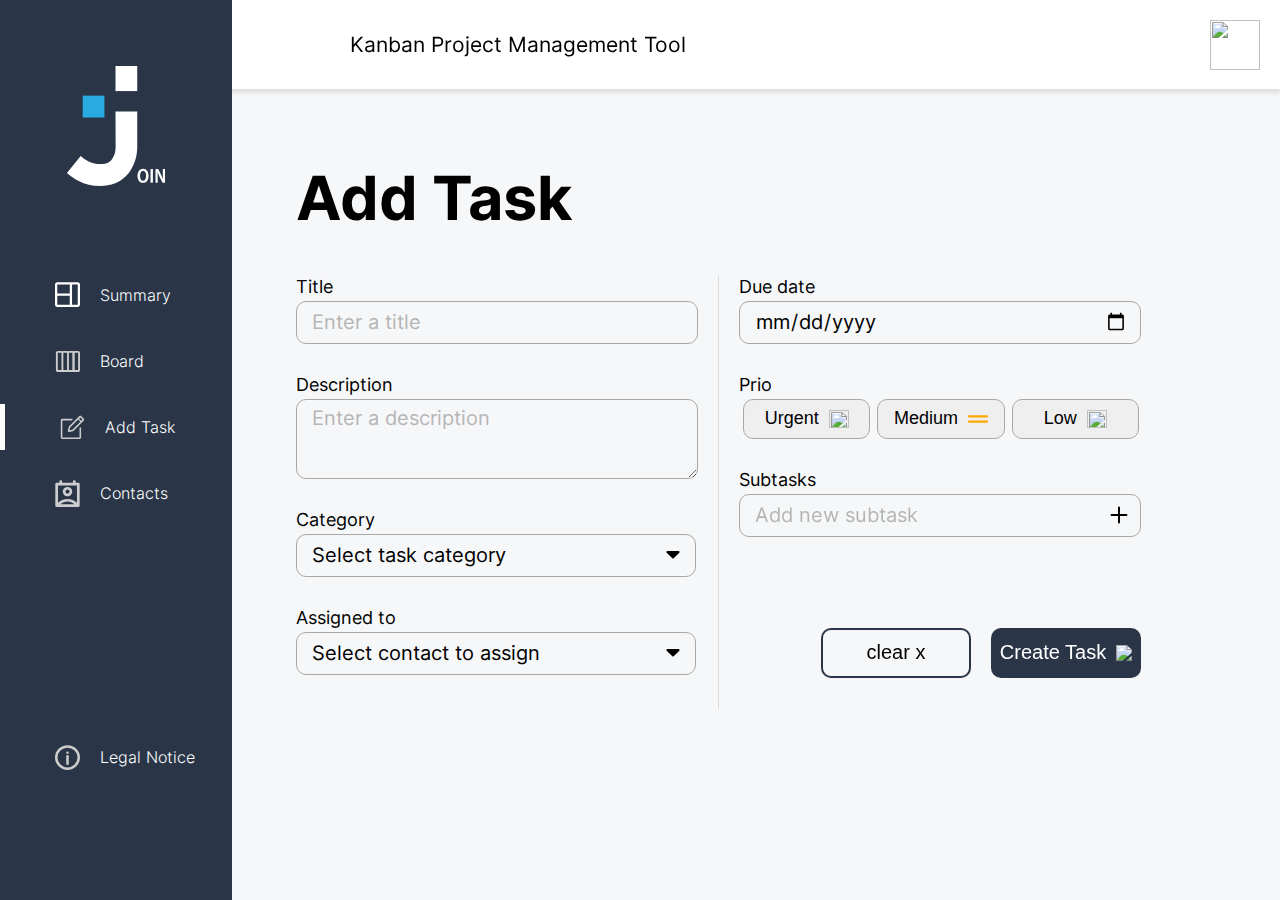
==== commit 44987cfe: "#" ====
--- a/add-task.html
+++ b/add-task.html
@@ -24,7 +24,7 @@
     <link rel="stylesheet" href="src/css/mobile-menu.css">
     <link rel="stylesheet" href="src/css/main.css">
     <!-- Scripts -->
-    <script defer src="src/scripts/includeHTML.js"></script>
+    <script defer src="src/scripts/script.js"></script>
     <script defer src="src/scripts/storage.js"></script>
     <script defer src="src/scripts/dataBase.js"></script>
     <script defer src="src/scripts/board.js"></script>
@@ -33,7 +33,7 @@
     <script defer src="src/scripts/add-task.js"></script>
 </head>
 
-<body onload="includeHTML(); initAddTask();">
+<body onload="initAddTask()">
     <div w3-include-html="src/templates/header.html"></div>
     <div w3-include-html="src/templates/sidebar.html"></div>
     <div w3-include-html="src/templates/add_task_template.html"></div>
--- a/src/css/header.css
+++ b/src/css/header.css
@@ -26,12 +26,12 @@
     align-items: center;
     gap: 12px;
     height: 100%;
-    padding-right: 36px;
+    padding-right: 20px;
 }
 
 .profile-section img {
-    width: 31px;
-    height: 31px;
+    width: 50px;
+    height: 50px;
     padding-left: 16px;
 }
 
@@ -47,7 +47,7 @@
 .logout {
     position: absolute;
     top: 60px;
-    right: 40px;
+    right: 50px;
     z-index: 9999;
     cursor: pointer;
 }
--- a/src/css/sidebar.css
+++ b/src/css/sidebar.css
@@ -39,10 +39,16 @@
     justify-content: space-between;
     align-items: center;
     cursor: pointer;
+    box-sizing: border-box;
 }
 
 .menu-icon-text:hover {
-    background-color: rgb(9, 25, 49);
+    background-color: #222b39;
+    /* border-left: 5px solid #FFFFFF; */
+}
+
+.activeLink {
+    border-left: 5px solid #FFFFFF;
 }
 
 
